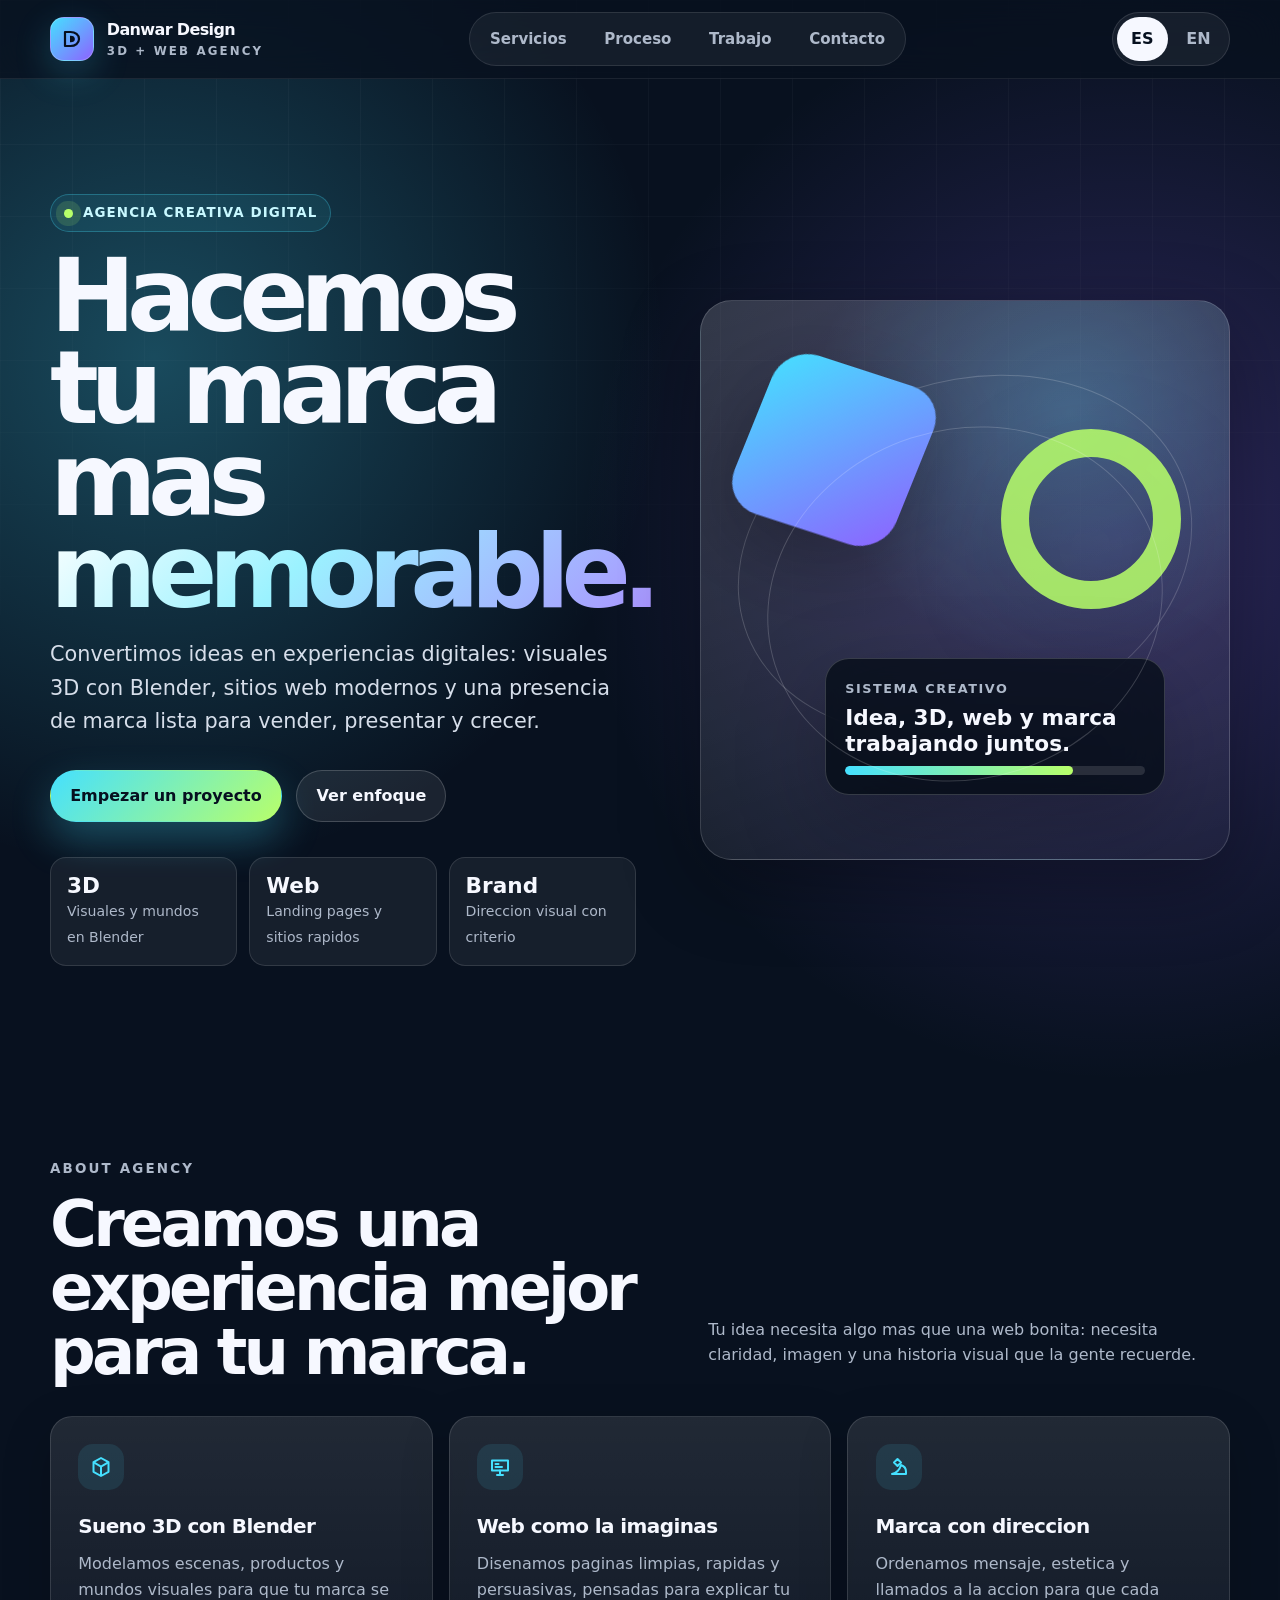
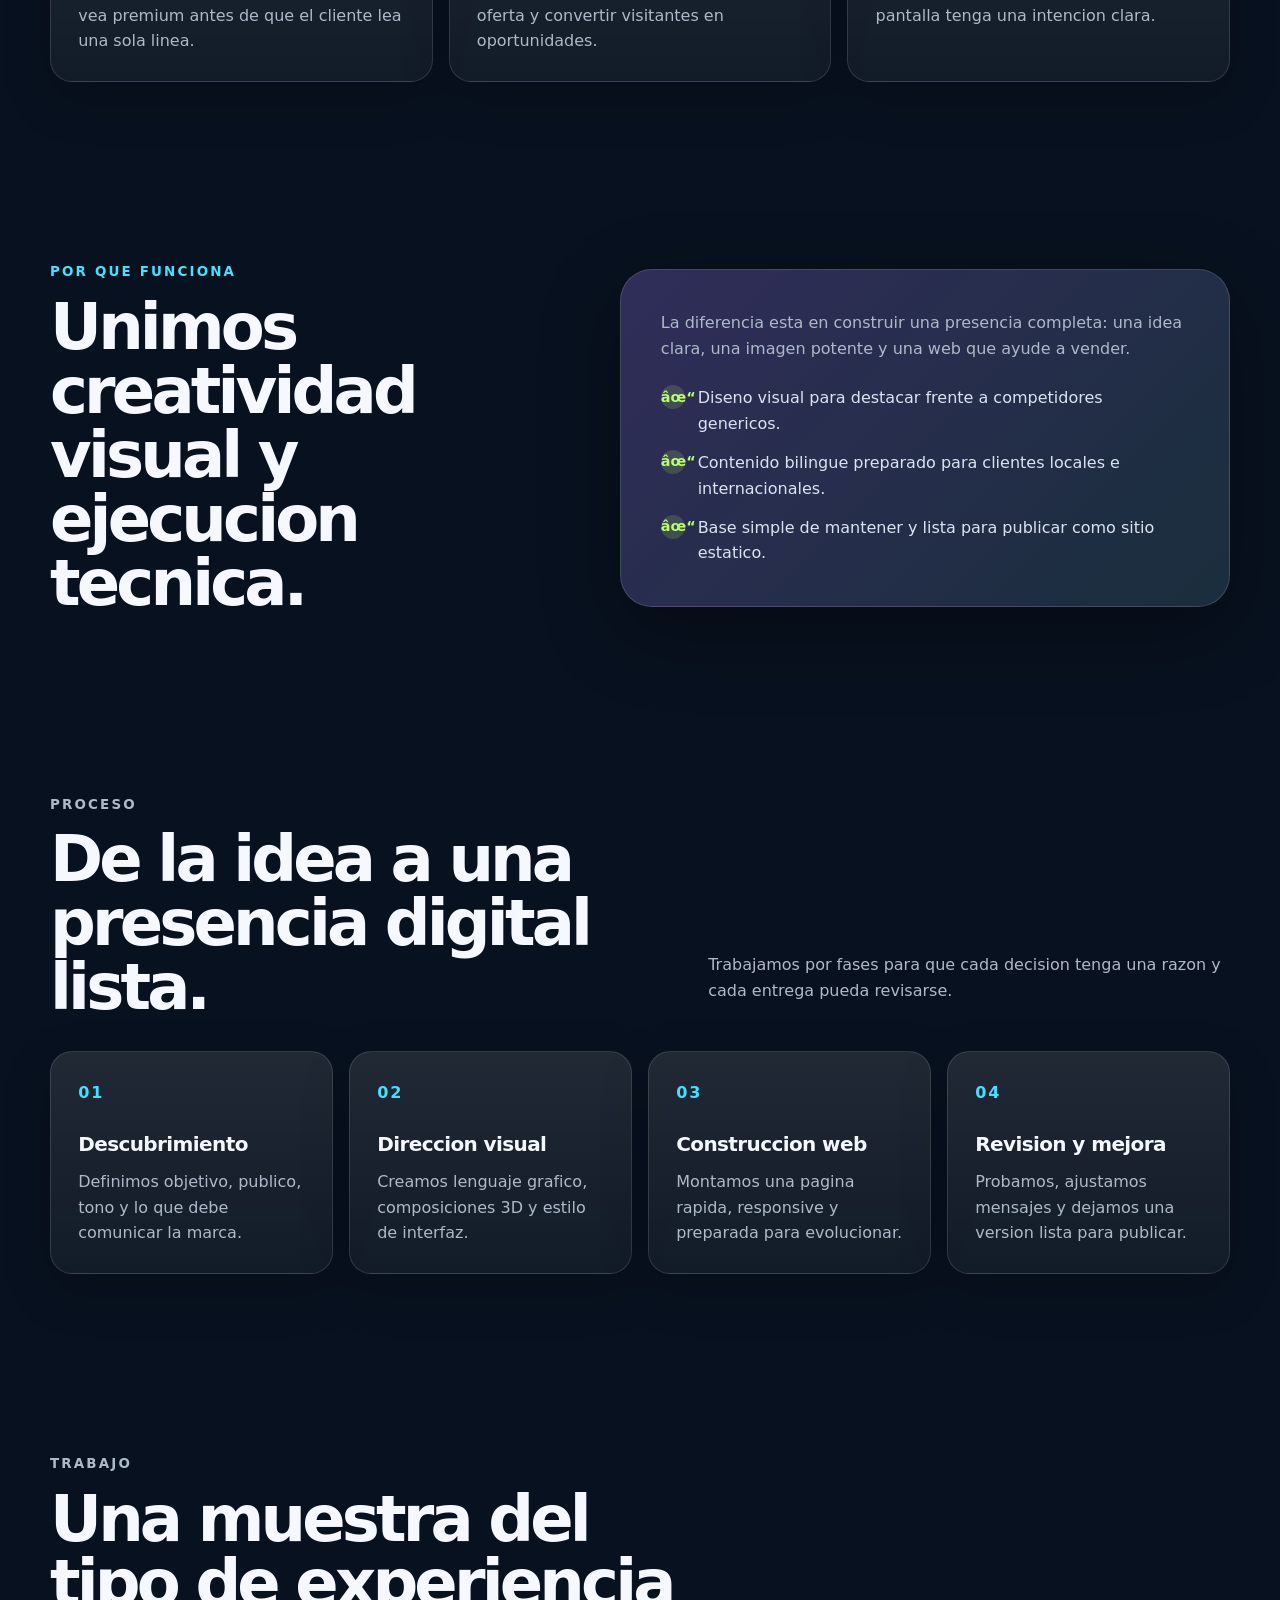
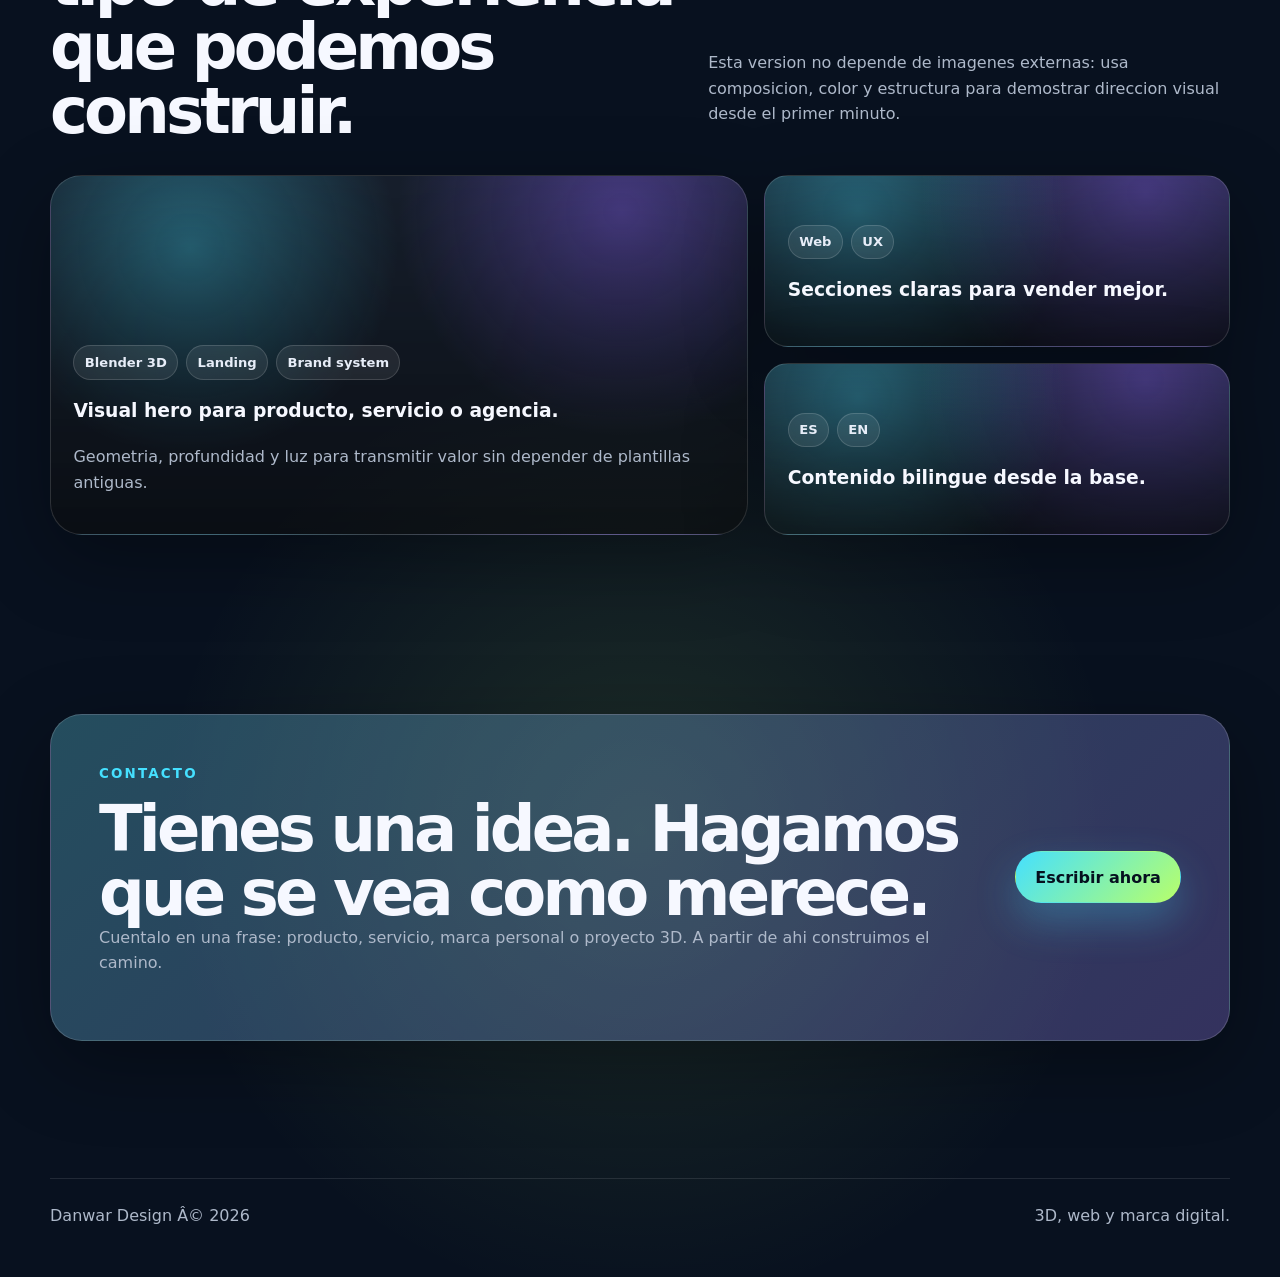
==== index.html @ ec0f9323 "Add GitHub Pages entrypoint" ====
<!doctype html>
<html lang="es">
<head>
  <meta charset="utf-8">
  <meta name="viewport" content="width=device-width, initial-scale=1">
  <meta http-equiv="refresh" content="0; url=danwardesign.html">
  <link rel="canonical" href="danwardesign.html">
  <title>Danwar Design</title>
</head>
<body>
  <p>Redirigiendo a <a href="danwardesign.html">Danwar Design</a>.</p>
</body>
</html>
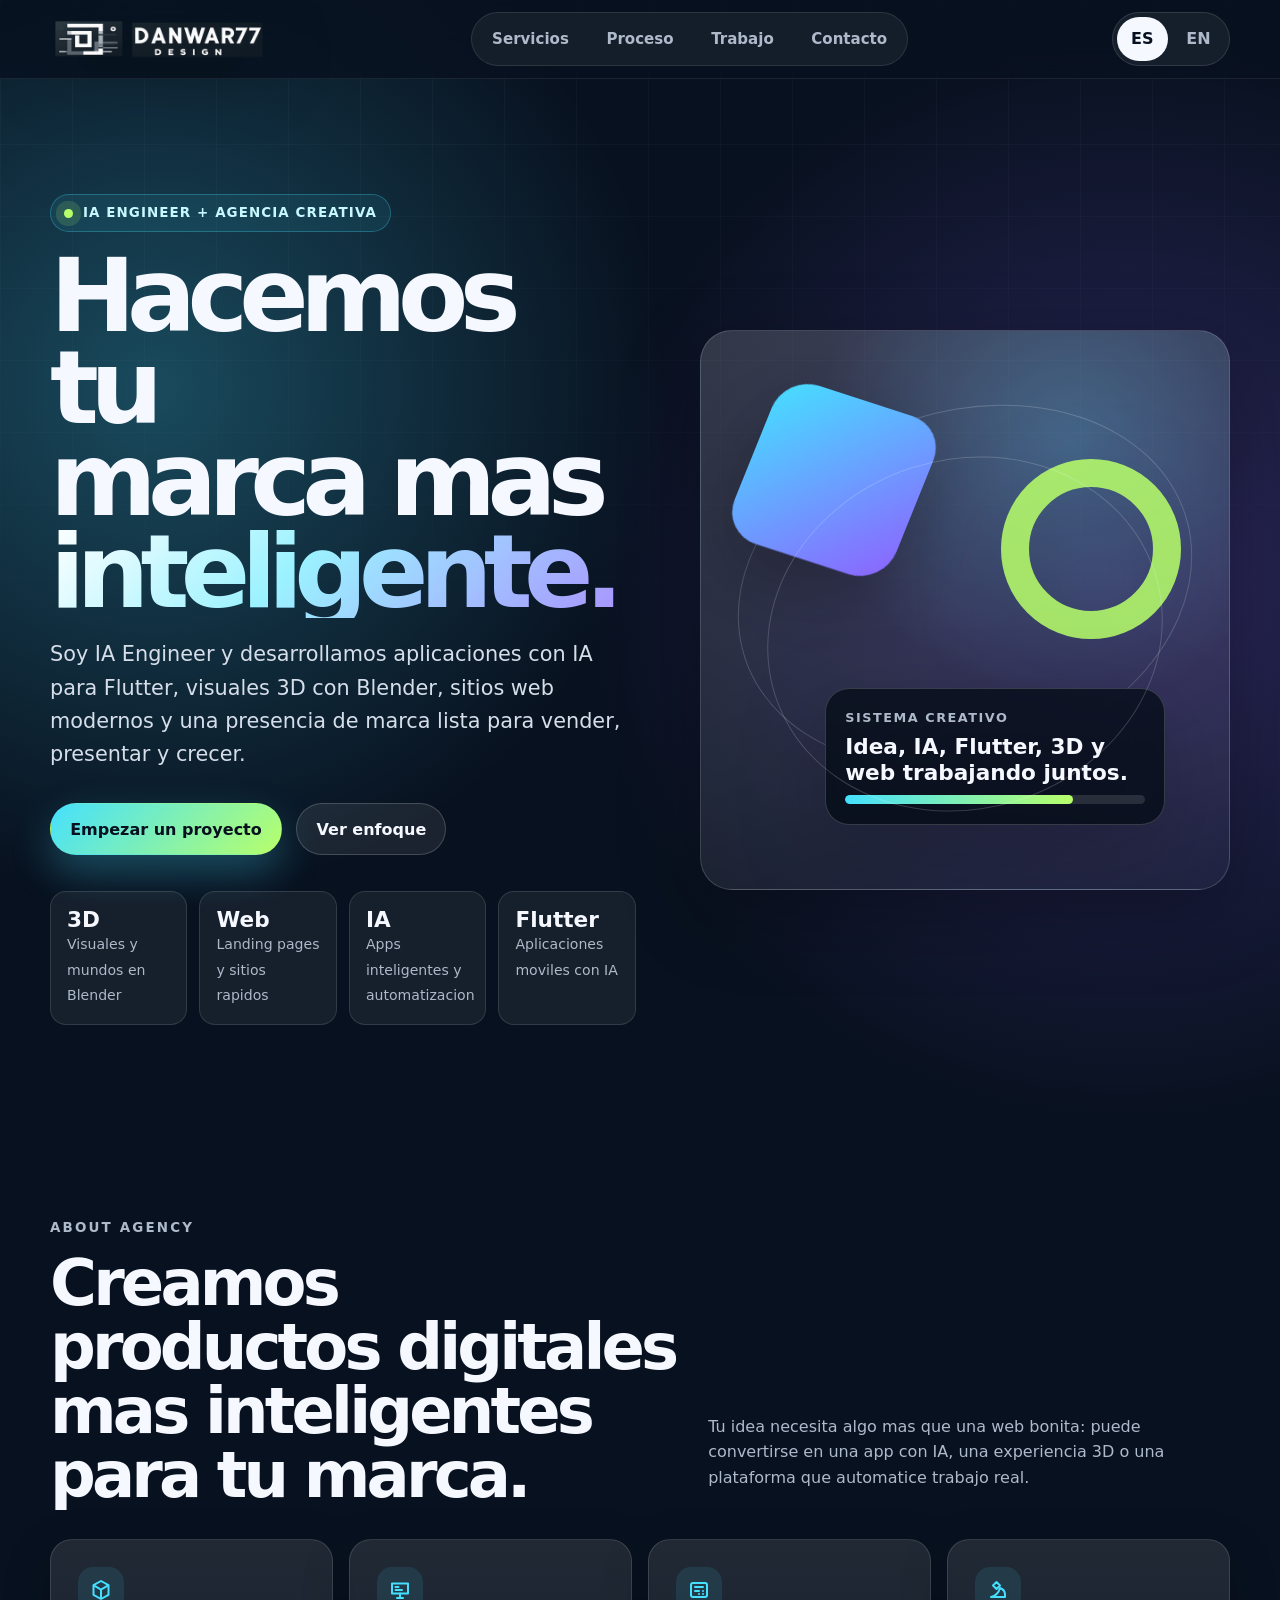
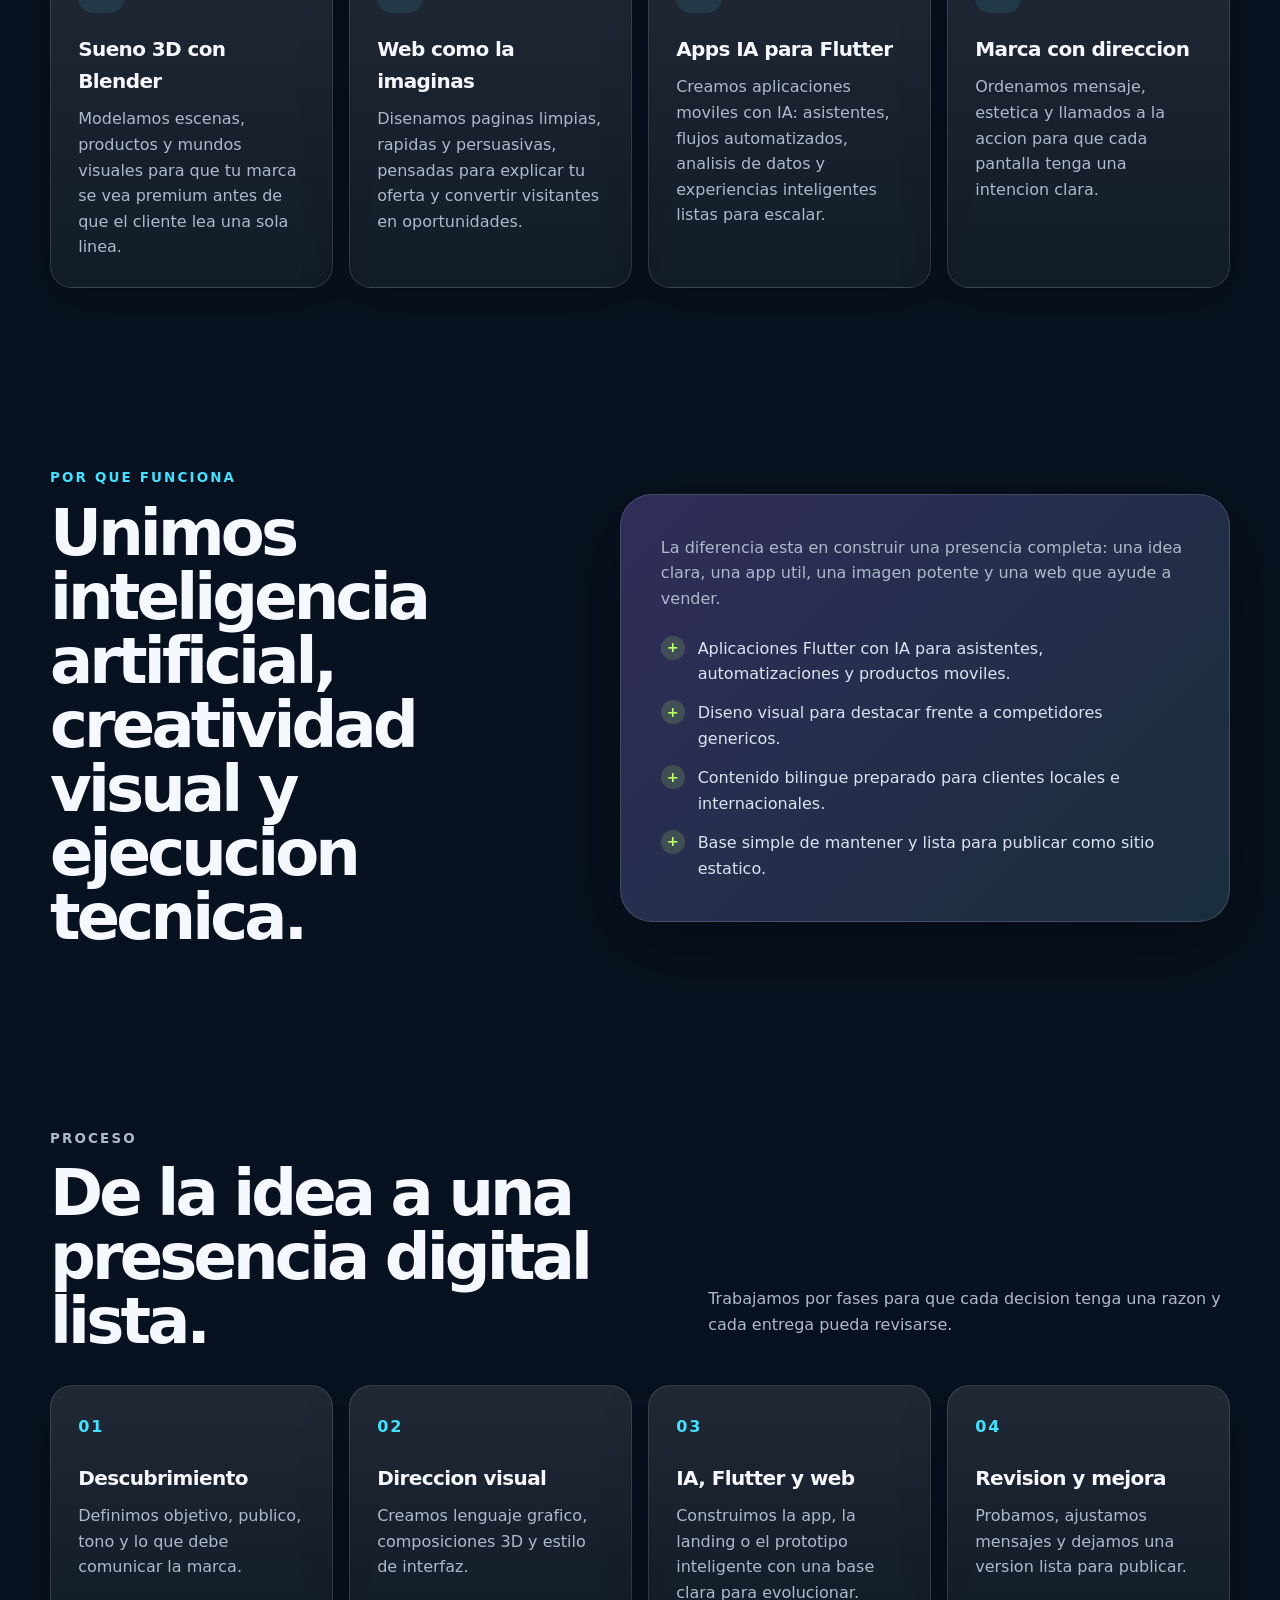
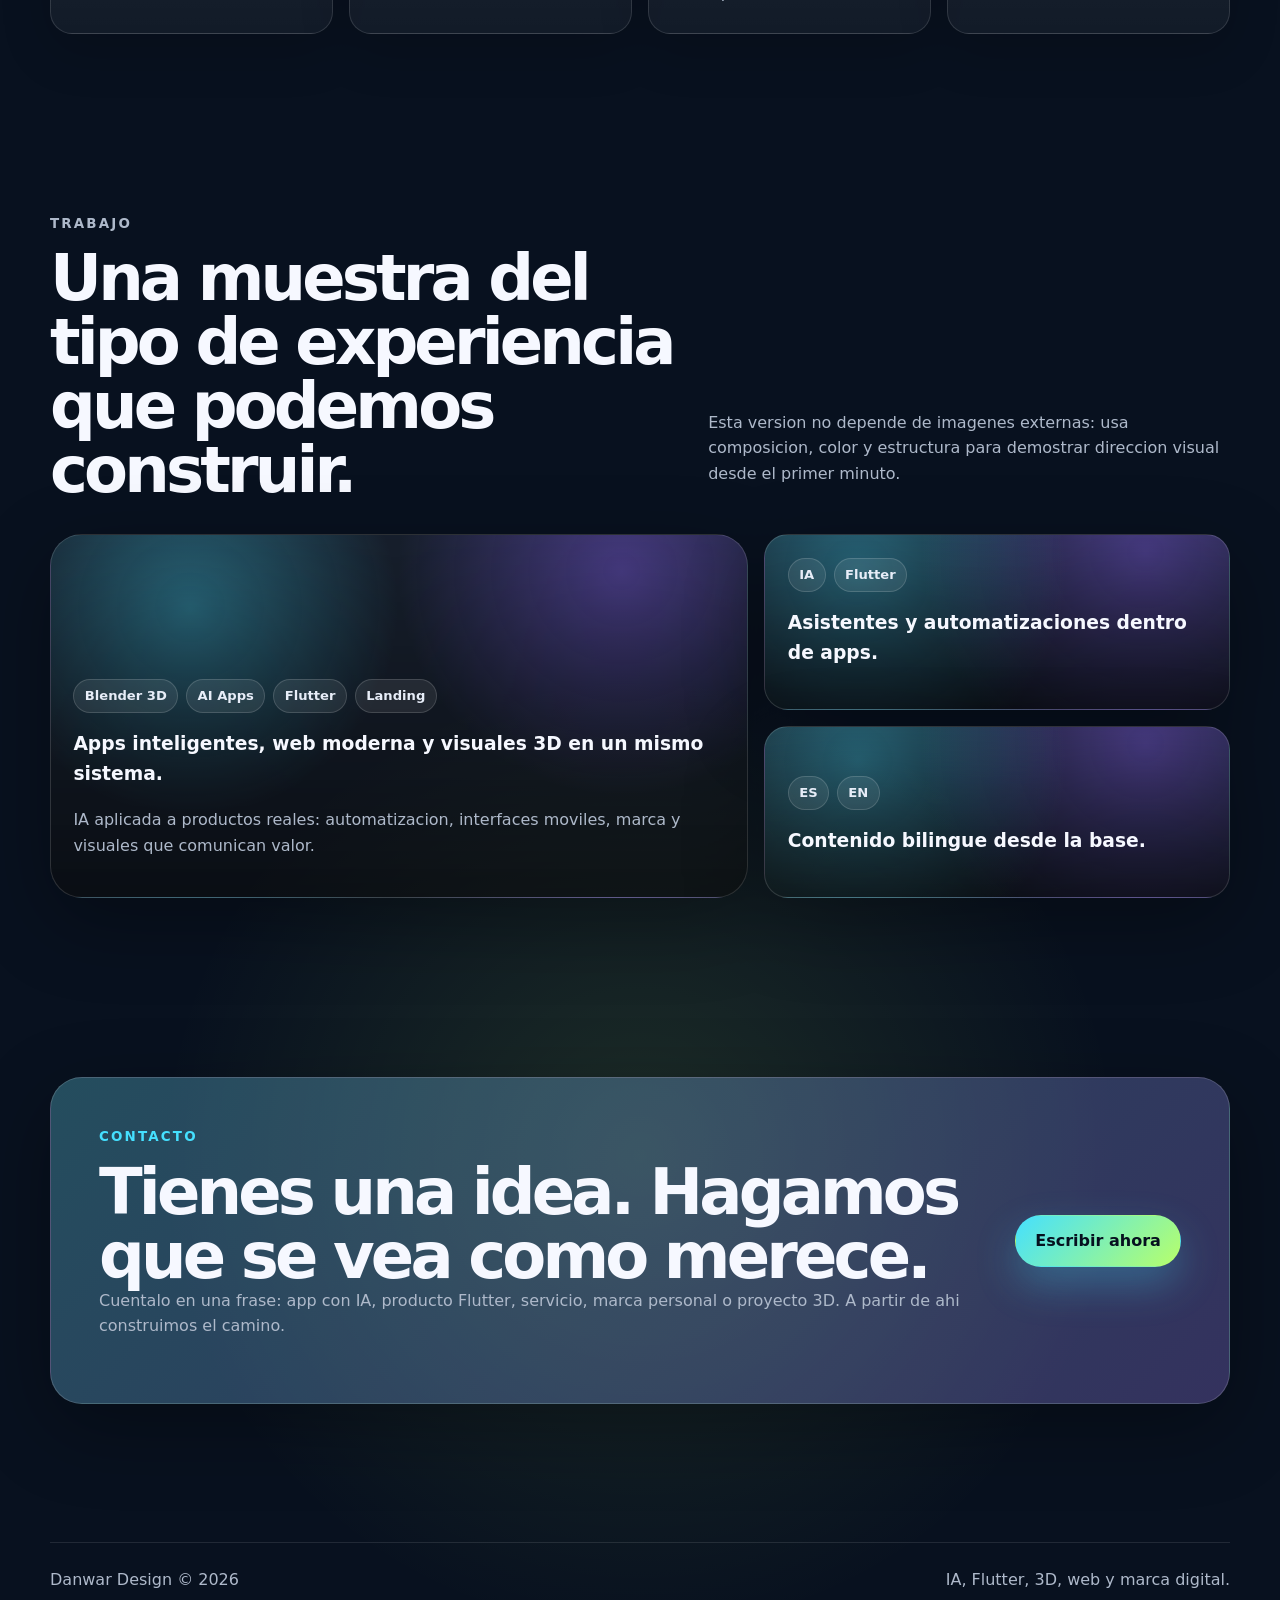
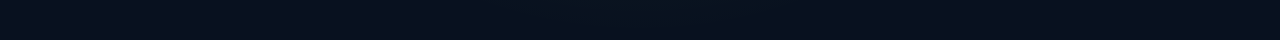
==== commit 5ab3937f: "refactor: rename landing page to danwardesign77.html - Rename danwardesign.html to danwardesign77.ht" ====
--- a/index.html
+++ b/index.html
@@ -4,7 +4,7 @@
   <meta charset="utf-8">
   <meta name="viewport" content="width=device-width, initial-scale=1">
   <meta http-equiv="refresh" content="0; url=danwardesign.html">
-  <link rel="canonical" href="danwardesign.html">
+  <link rel="canonical" href="danwardesign77.html">
   <title>Danwar Design</title>
 </head>
 <body>
